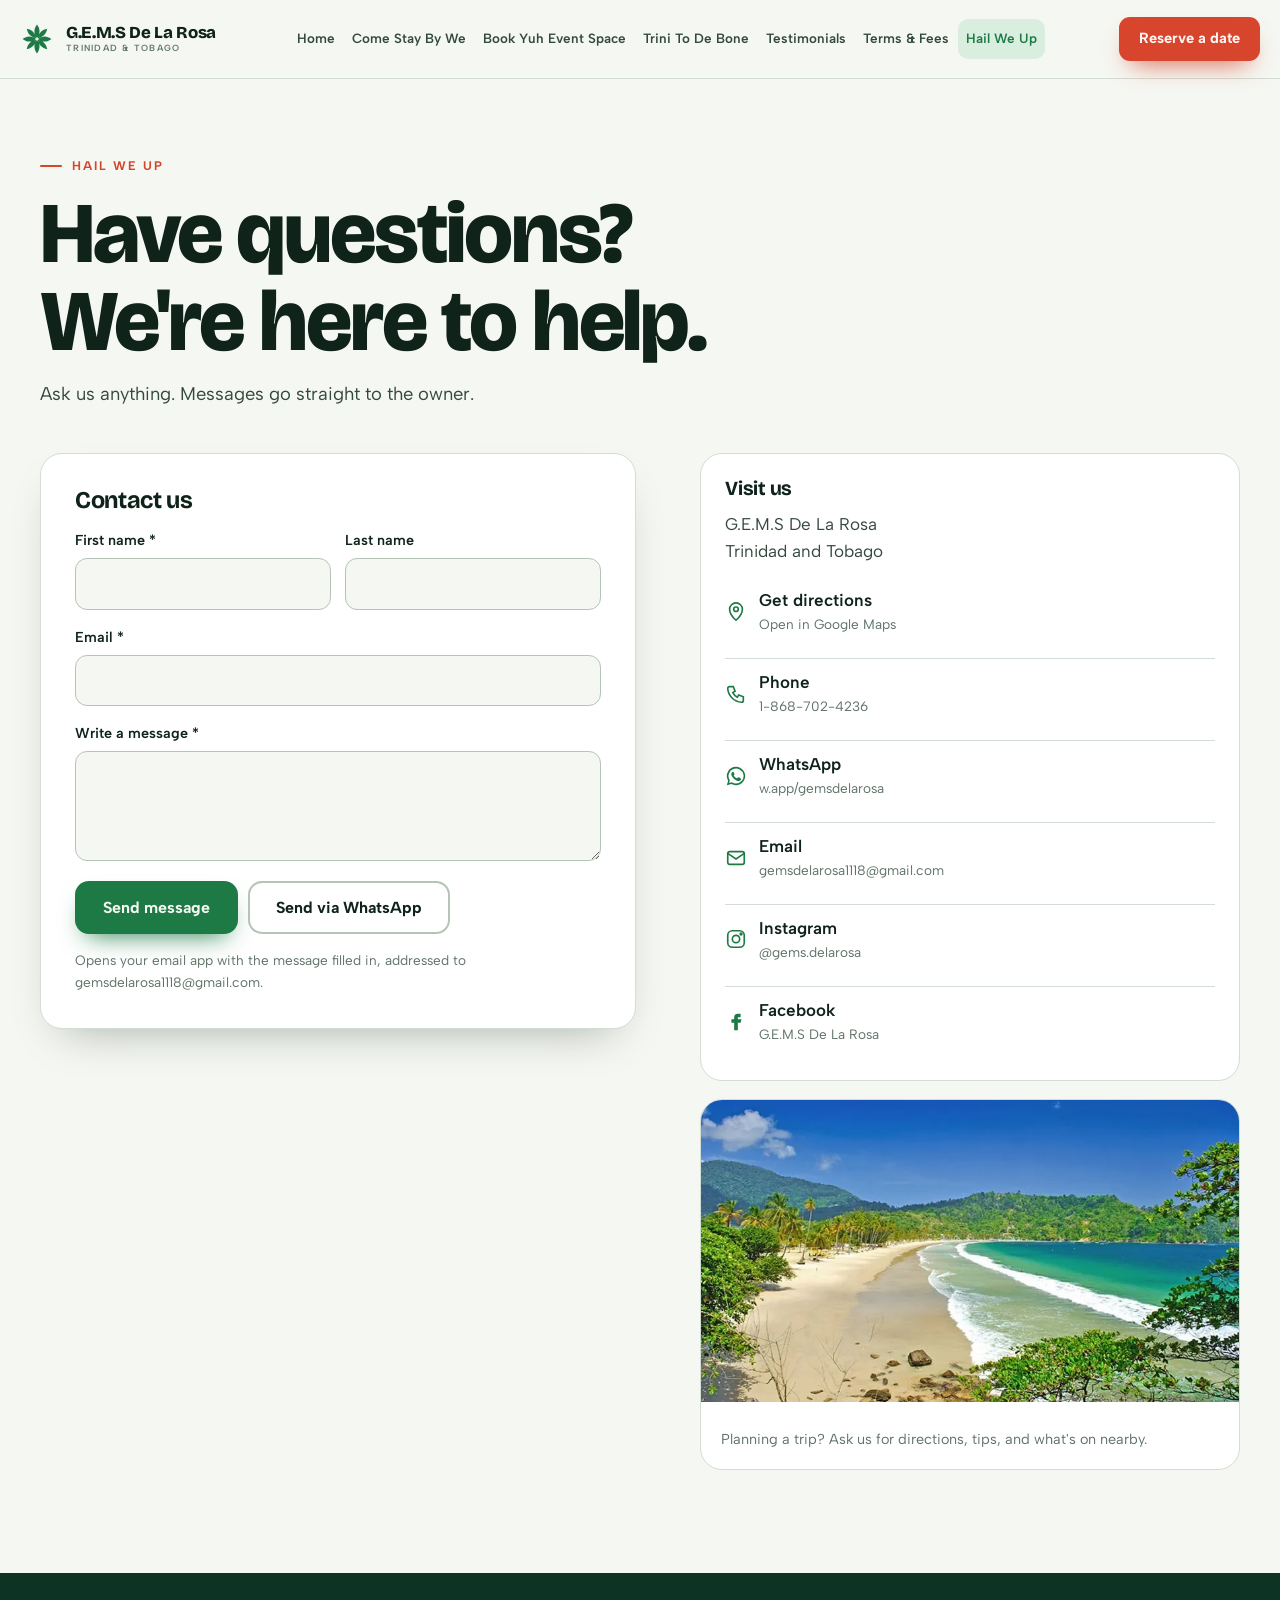
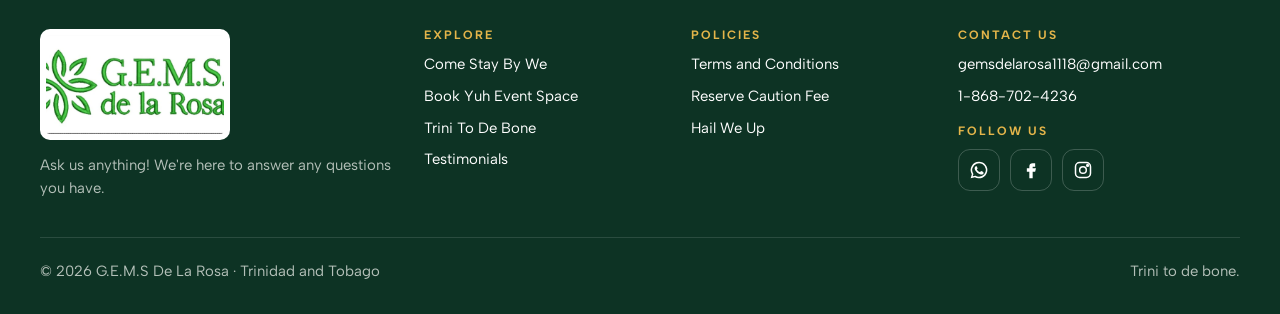
==== contact.html @ ed20a5e5 "Split into real pages; add link previews, icons, photo viewer, directions - One HTML file per page (" ====
<!doctype html>
<html lang="en">
<head>
<meta charset="utf-8">
<meta name="viewport" content="width=device-width, initial-scale=1">
<meta name="color-scheme" content="light dark">
<title>Hail We Up · G.E.M.S De La Rosa</title>
<meta name="description" content="Hail we up: call, WhatsApp or email G.E.M.S De La Rosa about events and stays.">
<link rel="canonical" href="https://gemsdelarosa.com/contact">
<link rel="icon" href="favicon.ico" sizes="32x32">
<link rel="icon" href="favicon.svg" type="image/svg+xml">
<link rel="apple-touch-icon" href="apple-touch-icon.png">
<link rel="manifest" href="site.webmanifest">
<meta name="theme-color" content="#277126">
<meta property="og:type" content="website">
<meta property="og:site_name" content="G.E.M.S De La Rosa">
<meta property="og:title" content="Hail We Up · G.E.M.S De La Rosa">
<meta property="og:description" content="Hail we up: call, WhatsApp or email G.E.M.S De La Rosa about events and stays.">
<meta property="og:url" content="https://gemsdelarosa.com/contact">
<meta property="og:image" content="https://gemsdelarosa.com/og.jpg">
<meta property="og:image:width" content="1200">
<meta property="og:image:height" content="630">
<meta property="og:image:alt" content="The garden and guest house at G.E.M.S De La Rosa from above">
<meta property="og:locale" content="en_US">
<meta name="twitter:card" content="summary_large_image">
<style>body{margin:0}img{max-width:100%;height:auto}[hidden]{display:none!important}</style>
<link rel="preconnect" href="https://fonts.googleapis.com">
<link rel="preconnect" href="https://fonts.gstatic.com" crossorigin>
<link rel="stylesheet" href="https://fonts.googleapis.com/css2?family=Bricolage+Grotesque:opsz,wght@12..96,400..800&family=Albert+Sans:ital,wght@0,400;0,500;0,600;0,700;1,400&display=swap">
<link rel="stylesheet" href="css/site.css">
<script src="js/site.js" defer></script>
<script src="/_vercel/insights/script.js" defer></script>
</head>
<body>

<a class="skip" href="#main">Skip to content</a>

<header class="site">
  <div class="wrap nav">
    <a class="brand" href="/" aria-label="G.E.M.S De La Rosa — home">
      <svg viewBox="0 0 40 40" fill="currentColor" aria-hidden="true">
        <path d="M20 3c4 5 4 11 0 16-4-5-4-11 0-16Zm0 34c-4-5-4-11 0-16 4 5 4 11 0 16ZM3 20c5-4 11-4 16 0-5 4-11 4-16 0Zm34 0c-5 4-11 4-16 0 5-4 11-4 16 0ZM8 8c6 1 10 5 11 11-6-1-10-5-11-11Zm24 0c-1 6-5 10-11 11 1-6 5-10 11-11ZM8 32c1-6 5-10 11-11-1 6-5 10-11 11Zm24 0c-6-1-10-5-11-11 6 1 10 5 11 11Z"/>
      </svg>
      <span class="wm">G.E.M.S De La Rosa<small>Trinidad &amp; Tobago</small></span>
    </a>
    <nav aria-label="Primary">
      <ul class="nav-links">
        <li><a href="/" data-nav="home">Home</a></li>
        <li><a href="/stay" data-nav="stay">Come Stay By We</a></li>
        <li><a href="/events" data-nav="events">Book Yuh Event Space</a></li>
        <li><a href="/explore" data-nav="explore">Trini To De Bone</a></li>
        <li><a href="/testimonials" data-nav="testimonials">Testimonials</a></li>
        <li><a href="/policy" data-nav="policy">Terms &amp; Fees</a></li>
        <li><a href="/contact" data-nav="contact" aria-current="page">Hail We Up</a></li>
      </ul>
    </nav>
    <div class="nav-cta">
      <a class="btn btn-hib btn-small" href="/events#reserve">Reserve a date</a>
      <button class="menu-btn" aria-expanded="false" aria-label="Open menu" id="menuBtn">
        <svg viewBox="0 0 24 24" fill="none" stroke="currentColor" stroke-width="2.2" stroke-linecap="round"><path d="M4 7h16M4 12h16M4 17h16"/></svg>
      </button>
    </div>
  </div>
</header>

<main id="main">
<div class="page page-contact">
  <section class="page-head">
    <div class="wrap"><p class="eyebrow">Hail we up</p><h1>Have questions? We're here to help.</h1><p class="lede">Ask us anything. Messages go straight to the owner.</p></div>
  </section>
  <section class="block" style="padding-top:0">
    <div class="wrap book-grid">
      <form class="form reveal" id="contactForm" novalidate>
        <h3>Contact us</h3>
        <div class="row2">
          <div class="field"><label for="cFirst">First name *</label><input id="cFirst" type="text" autocomplete="given-name" required></div>
          <div class="field"><label for="cLast">Last name</label><input id="cLast" type="text" autocomplete="family-name"></div>
        </div>
        <div class="field"><label for="cEmail">Email *</label><input id="cEmail" type="email" autocomplete="email" required></div>
        <div class="field"><label for="cMsg">Write a message *</label><textarea id="cMsg" required></textarea></div>
        <div class="actions">
          <button class="btn btn-gem" type="submit" data-via="email">Send message</button>
          <button class="btn btn-line" type="submit" data-via="whatsapp">Send via WhatsApp</button>
        </div>
        <p class="hint" id="contactHint">Opens your email app with the message filled in, addressed to gemsdelarosa1118@gmail.com.</p>
      </form>
      <div class="side">
        <div class="card">
          <h3>Visit us</h3>
          <p style="color:var(--ink-2)">G.E.M.S De La Rosa<br>Trinidad and Tobago</p>
          <a class="line" href="https://www.google.com/maps/search/?api=1&amp;query=G.E.M.S+De+La+Rosa+Trinidad" target="_blank" rel="noopener" data-directions><svg viewBox="0 0 24 24" fill="none" stroke="currentColor" stroke-width="1.8" aria-hidden="true"><path d="M12 21s-7-6.2-7-12a7 7 0 0 1 14 0c0 5.8-7 12-7 12Z"/><circle cx="12" cy="9" r="2.5"/></svg><span>Get directions<small>Open in Google Maps</small></span></a>
          <a class="line" href="tel:+18687024236"><svg viewBox="0 0 24 24" fill="none" stroke="currentColor" stroke-width="1.8" aria-hidden="true"><path d="M5 4h4l2 5-2.5 1.5a11 11 0 0 0 5 5L15 13l5 2v4a2 2 0 0 1-2 2A16 16 0 0 1 3 6a2 2 0 0 1 2-2Z"/></svg><span>Phone<small>1-868-702-4236</small></span></a>
          <a class="line" href="https://w.app/gemsdelarosa" target="_blank" rel="noopener"><svg viewBox="0 0 24 24" fill="currentColor" aria-hidden="true"><path d="M12 2a10 10 0 0 0-8.6 15.1L2 22l5.1-1.3A10 10 0 1 0 12 2Zm0 18.2a8.2 8.2 0 0 1-4.2-1.2l-.3-.2-3 .8.8-2.9-.2-.3A8.2 8.2 0 1 1 12 20.2Zm4.5-6.1c-.2-.1-1.5-.7-1.7-.8-.2-.1-.4-.1-.6.1l-.8 1c-.1.2-.3.2-.5.1a6.7 6.7 0 0 1-3.3-2.9c-.3-.4.2-.4.7-1.3.1-.2 0-.3 0-.5l-.8-1.8c-.2-.5-.4-.4-.6-.4h-.5a1 1 0 0 0-.7.3 3 3 0 0 0-.9 2.2 5.2 5.2 0 0 0 1.1 2.7 11.8 11.8 0 0 0 4.5 4c1.7.7 2.3.8 3.2.7a2.7 2.7 0 0 0 1.8-1.3c.2-.6.2-1.1.2-1.2-.1-.2-.3-.3-.6-.4Z"/></svg><span>WhatsApp<small>w.app/gemsdelarosa</small></span></a>
          <a class="line" href="mailto:gemsdelarosa1118@gmail.com"><svg viewBox="0 0 24 24" fill="none" stroke="currentColor" stroke-width="1.8" aria-hidden="true"><rect x="3" y="5" width="18" height="14" rx="2"/><path d="m3 7 9 6 9-6"/></svg><span>Email<small>gemsdelarosa1118@gmail.com</small></span></a>
          <a class="line" href="https://www.instagram.com/gems.delarosa" target="_blank" rel="noopener"><svg viewBox="0 0 24 24" fill="none" stroke="currentColor" stroke-width="1.8" aria-hidden="true"><rect x="3" y="3" width="18" height="18" rx="5"/><circle cx="12" cy="12" r="4"/><circle cx="17.5" cy="6.5" r="1" fill="currentColor"/></svg><span>Instagram<small>@gems.delarosa</small></span></a>
          <a class="line" href="http://www.facebook.com/share/1BcDE7iVws" target="_blank" rel="noopener"><svg viewBox="0 0 24 24" fill="currentColor" aria-hidden="true"><path d="M14 8h3V4h-3a4 4 0 0 0-4 4v2H7v4h3v8h4v-8h3l1-4h-4V8Z"/></svg><span>Facebook<small>G.E.M.S De La Rosa</small></span></a>
        </div>
        <div class="card sign"><img decoding="async" srcset="img/maracas-800.webp 800w, img/maracas.webp 1600w" sizes="(max-width:700px) 100vw, 50vw" src="img/maracas.webp" alt="Maracas Bay" loading="lazy"><p>Planning a trip? Ask us for directions, tips, and what's on nearby.</p></div>
      </div>
    </div>
  </section>
</div>
</main>

<footer class="site">
  <div class="wrap">
    <div class="foot-grid">
      <div>
        <img decoding="async" class="foot-logo" src="img/logo.webp" alt="G.E.M.S de la Rosa logo" loading="lazy" width="1000" height="556">
        <p>Ask us anything! We're here to answer any questions you have.</p>
      </div>
      <div>
        <h4>Explore</h4>
        <ul>
          <li><a href="/stay">Come Stay By We</a></li>
          <li><a href="/events">Book Yuh Event Space</a></li>
          <li><a href="/explore">Trini To De Bone</a></li>
          <li><a href="/testimonials">Testimonials</a></li>
        </ul>
      </div>
      <div>
        <h4>Policies</h4>
        <ul>
          <li><a href="/policy">Terms and Conditions</a></li>
          <li><a href="/policy">Reserve Caution Fee</a></li>
          <li><a href="/contact">Hail We Up</a></li>
        </ul>
      </div>
      <div>
        <h4>Contact us</h4>
        <ul style="margin-bottom:16px">
          <li><a href="mailto:gemsdelarosa1118@gmail.com">gemsdelarosa1118@gmail.com</a></li>
          <li><a href="tel:+18687024236">1-868-702-4236</a></li>
        </ul>
        <h4>Follow us</h4>
        <div class="social">
          <a href="https://w.app/gemsdelarosa" target="_blank" rel="noopener" aria-label="WhatsApp"><svg viewBox="0 0 24 24" fill="currentColor"><path d="M12 2a10 10 0 0 0-8.6 15.1L2 22l5.1-1.3A10 10 0 1 0 12 2Zm0 18.2a8.2 8.2 0 0 1-4.2-1.2l-.3-.2-3 .8.8-2.9-.2-.3A8.2 8.2 0 1 1 12 20.2Zm4.5-6.1c-.2-.1-1.5-.7-1.7-.8-.2-.1-.4-.1-.6.1l-.8 1c-.1.2-.3.2-.5.1a6.7 6.7 0 0 1-3.3-2.9c-.3-.4.2-.4.7-1.3.1-.2 0-.3 0-.5l-.8-1.8c-.2-.5-.4-.4-.6-.4h-.5a1 1 0 0 0-.7.3 3 3 0 0 0-.9 2.2 5.2 5.2 0 0 0 1.1 2.7 11.8 11.8 0 0 0 4.5 4c1.7.7 2.3.8 3.2.7a2.7 2.7 0 0 0 1.8-1.3c.2-.6.2-1.1.2-1.2-.1-.2-.3-.3-.6-.4Z"/></svg></a>
          <a href="http://www.facebook.com/share/1BcDE7iVws" target="_blank" rel="noopener" aria-label="Facebook"><svg viewBox="0 0 24 24" fill="currentColor"><path d="M14 8h3V4h-3a4 4 0 0 0-4 4v2H7v4h3v8h4v-8h3l1-4h-4V8Z"/></svg></a>
          <a href="https://www.instagram.com/gems.delarosa" target="_blank" rel="noopener" aria-label="Instagram"><svg viewBox="0 0 24 24" fill="none" stroke="currentColor" stroke-width="1.8"><rect x="3" y="3" width="18" height="18" rx="5"/><circle cx="12" cy="12" r="4"/><circle cx="17.5" cy="6.5" r="1" fill="currentColor"/></svg></a>
        </div>
      </div>
    </div>
    <div class="foot-bottom">
      <span>© 2026 G.E.M.S De La Rosa · Trinidad and Tobago</span>
      <span>Trini to de bone.</span>
    </div>
  </div>
</footer>

</body>
</html>
---- css/site.css ----
:root{
  --ground:#F5F7F2; --surface:#FFFFFF; --surface-2:#E9EFE6;
  --ink:#0F231A; --ink-2:#34493E; --muted:#5F7367;
  --gem:#1E7A45; --gem-deep:#145A32; --gem-soft:#D9EEDF;
  --hibiscus:#D6452C; --hibiscus-deep:#B4341F; --hibiscus-soft:#FBE3DD;
  --gold:#E4B54A; --gold-soft:#FBF0D3;
  --night:#0D3324; --night-2:#123F2D; --on-night:#F5F7F2; --on-night-muted:rgba(245,247,242,.72);
  --line:#D3DDD3; --line-strong:#B4C4B6;
  --on-gem:#F5F7F2; --on-hibiscus:#FFF7F5;
  --shadow:0 20px 44px -24px rgba(15,35,26,.4);
  --radius:22px;
  --display:'Bricolage Grotesque','Arial Narrow',Impact,sans-serif;
  --body:'Albert Sans','Segoe UI',Helvetica,Arial,sans-serif;
  color-scheme:light;
}
@media (prefers-color-scheme: dark){
  :root:not([data-theme="light"]){
    --ground:#0B1712; --surface:#12211A; --surface-2:#182C22;
    --ink:#EDF3EC; --ink-2:#C7D5CA; --muted:#93A898;
    --gem:#5FD28A; --gem-deep:#8AE3AB; --gem-soft:#173A27;
    --hibiscus:#F06A50; --hibiscus-deep:#FF8A72; --hibiscus-soft:#3A1E17;
    --gold:#EFC463; --gold-soft:#3A2F14;
    --night:#081A12; --night-2:#0F2A1D;
    --line:#233A2D; --line-strong:#375243;
    --on-gem:#0B1712; --on-hibiscus:#1A0B07;
    --shadow:0 20px 44px -24px rgba(0,0,0,.75);
    color-scheme:dark;
  }
}
:root[data-theme="dark"]{
  --ground:#0B1712; --surface:#12211A; --surface-2:#182C22;
  --ink:#EDF3EC; --ink-2:#C7D5CA; --muted:#93A898;
  --gem:#5FD28A; --gem-deep:#8AE3AB; --gem-soft:#173A27;
  --hibiscus:#F06A50; --hibiscus-deep:#FF8A72; --hibiscus-soft:#3A1E17;
  --gold:#EFC463; --gold-soft:#3A2F14;
  --night:#081A12; --night-2:#0F2A1D;
  --line:#233A2D; --line-strong:#375243;
  --on-gem:#0B1712; --on-hibiscus:#1A0B07;
  --shadow:0 20px 44px -24px rgba(0,0,0,.75);
  color-scheme:dark;
}

*,*::before,*::after{box-sizing:border-box}
html{scroll-behavior:smooth}
body{margin:0;background:var(--ground);color:var(--ink);font-family:var(--body);font-size:17px;line-height:1.6;-webkit-font-smoothing:antialiased}
img{max-width:100%;display:block}
a{color:var(--gem);text-decoration:none}
a:hover{text-decoration:underline;text-underline-offset:3px}
h1,h2,h3,h4{font-family:var(--display);font-weight:700;line-height:1.02;margin:0;text-wrap:balance;letter-spacing:-.025em}
h1{font-size:clamp(2.7rem,7.2vw,5.4rem);font-weight:800;font-variation-settings:'opsz' 96}
h2{font-size:clamp(2rem,4.4vw,3.3rem);font-variation-settings:'opsz' 96}
h3{font-size:1.5rem;letter-spacing:-.015em;font-variation-settings:'opsz' 48}
p{margin:0}
.eyebrow{font-size:.78rem;font-weight:700;letter-spacing:.16em;text-transform:uppercase;color:var(--hibiscus);margin-bottom:14px;display:flex;align-items:center;gap:10px}
.eyebrow::before{content:"";width:22px;height:2px;background:currentColor;border-radius:2px}
.lede{font-size:1.15rem;color:var(--ink-2);max-width:58ch}
:focus-visible{outline:3px solid var(--gold);outline-offset:3px;border-radius:6px}
.skip{position:absolute;left:-999px;top:8px;background:var(--gem);color:var(--on-gem);padding:10px 14px;border-radius:8px;z-index:100}
.skip:focus{left:8px}
.wrap{width:min(1200px,calc(100% - 40px));margin-inline:auto}
section.block{padding:clamp(64px,8vw,112px) 0}
.section-head{display:grid;gap:12px;max-width:62ch;margin-bottom:clamp(30px,4vw,52px)}
.section-head.split{max-width:none;grid-template-columns:1fr auto;align-items:end;gap:24px}
@media (max-width:760px){.section-head.split{grid-template-columns:1fr}}

.btn{display:inline-flex;align-items:center;gap:10px;padding:15px 26px;border-radius:14px;font-weight:700;font-size:1rem;border:2px solid transparent;cursor:pointer;transition:transform .2s ease,background .2s ease,color .2s ease,box-shadow .2s ease,border-color .2s;text-decoration:none;font-family:var(--body);line-height:1.2}
.btn:hover{text-decoration:none;transform:translateY(-2px)}
.btn-hib{background:var(--hibiscus);color:var(--on-hibiscus);box-shadow:0 12px 26px -12px var(--hibiscus)}
.btn-hib:hover{background:var(--hibiscus-deep)}
.btn-gem{background:var(--gem);color:var(--on-gem);box-shadow:0 12px 26px -12px var(--gem)}
.btn-gem:hover{background:var(--gem-deep)}
.btn-line{border-color:var(--line-strong);color:var(--ink);background:transparent}
.btn-line:hover{border-color:var(--gem);color:var(--gem)}
.btn-light{background:rgba(255,255,255,.14);color:#fff;border-color:rgba(255,255,255,.35);backdrop-filter:blur(6px)}
.btn-light:hover{background:rgba(255,255,255,.24)}
.btn-small{padding:11px 18px;font-size:.92rem;border-radius:11px}
.btn svg{width:18px;height:18px;flex:none}

header.site{position:sticky;top:0;z-index:50;background:color-mix(in srgb,var(--ground) 84%,transparent);backdrop-filter:blur(14px);-webkit-backdrop-filter:blur(14px);border-bottom:1px solid var(--line)}
.nav{display:flex;align-items:center;justify-content:space-between;gap:20px;height:78px}
.brand{display:flex;align-items:center;gap:12px;color:var(--ink);flex:none}
.brand:hover{text-decoration:none}
.brand svg{width:38px;height:38px;color:var(--gem);flex:none}
.brand .wm{font-family:var(--display);font-weight:800;font-size:1.15rem;letter-spacing:-.02em;line-height:1;white-space:nowrap}
.brand .wm small{display:block;font-family:var(--body);font-weight:600;font-size:.62rem;letter-spacing:.2em;text-transform:uppercase;color:var(--muted);margin-top:4px;white-space:nowrap}
.nav-links{display:flex;gap:2px;align-items:center;list-style:none;margin:0;padding:0}
.nav-links a{display:block;color:var(--ink-2);font-weight:600;padding:10px 10px;border-radius:10px;font-size:.88rem;white-space:nowrap}
.nav-links a:hover{color:var(--ink);background:var(--surface-2);text-decoration:none}
.nav-links a[aria-current="page"]{color:var(--gem);background:var(--gem-soft)}
.nav-cta{display:flex;align-items:center;gap:10px;flex:none}
.menu-btn{display:none;background:none;border:2px solid var(--line-strong);border-radius:12px;width:44px;height:44px;align-items:center;justify-content:center;color:var(--ink);cursor:pointer}
.menu-btn svg{width:22px;height:22px}
/* The seven nav labels are long, so the header gets a wider container than
   the content column and steps down in stages before collapsing. */
header.site .wrap{width:min(1360px,calc(100% - 40px))}
@media (max-width:1300px){
  .nav{gap:14px}
  .brand svg{width:34px;height:34px}
  .brand .wm{font-size:1.05rem}
  .brand .wm small{font-size:.56rem;letter-spacing:.14em;margin-top:3px}
  .nav-links{gap:1px}
  .nav-links a{font-size:.84rem;padding:9px 8px}
}
@media (max-width:1200px){
  /* Mark only. The link keeps its accessible name from aria-label. */
  .brand .wm{position:absolute;width:1px;height:1px;overflow:hidden;clip-path:inset(50%)}
}
@media (max-width:1060px){
  .nav-links{display:none}
  .menu-btn{display:inline-flex}
  .nav-cta .btn{display:none}
  .brand .wm{position:static;width:auto;height:auto;overflow:visible;clip-path:none;font-size:1.2rem}
  .mobile-open .nav-links{display:flex;flex-direction:column;position:absolute;left:0;right:0;top:78px;background:var(--surface);border-bottom:1px solid var(--line);padding:16px 20px 22px;gap:4px;box-shadow:var(--shadow)}
  .mobile-open .nav-links a{display:block;padding:14px 16px;font-size:1.05rem;white-space:normal}
}
@media (max-width:380px){
  .brand .wm{font-size:1.02rem}
  .brand svg{width:30px;height:30px}
}

/* Hero */
.hero{position:relative;color:var(--on-night);background:var(--night);overflow:hidden}
.hero .bg{position:absolute;inset:0}
.hero .bg img{width:100%;height:100%;object-fit:cover;object-position:50% 45%}
.hero .bg::after{content:"";position:absolute;inset:0;background:linear-gradient(180deg,rgba(13,51,36,.25) 0%,rgba(13,51,36,.55) 55%,rgba(13,51,36,.92) 100%)}
.hero .inner{position:relative;padding:clamp(120px,18vw,220px) 0 clamp(40px,6vw,64px);display:grid;gap:22px}
.hero .eyebrow{color:var(--gold)}
.hero h1{max-width:12ch;color:#fff}
.hero h1 .rose{color:var(--gold);font-style:italic;font-weight:600}
.hero p.lede{color:var(--on-night-muted);max-width:52ch;font-size:1.2rem}
.hero .actions{display:flex;flex-wrap:wrap;gap:12px;margin-top:8px}
.hero-strip{position:relative;border-top:1px solid rgba(255,255,255,.14);background:rgba(8,26,18,.55);backdrop-filter:blur(8px)}
.hero-strip ul{list-style:none;margin:0;padding:0;display:grid;grid-template-columns:repeat(4,1fr)}
.hero-strip li{padding:18px 20px;border-right:1px solid rgba(255,255,255,.12);display:grid;gap:2px}
.hero-strip li:last-child{border-right:0}
.hero-strip b{font-family:var(--display);font-size:1.15rem;font-weight:700;color:#fff}
.hero-strip span{font-size:.86rem;color:var(--on-night-muted)}
@media (max-width:860px){.hero-strip ul{grid-template-columns:repeat(2,1fr)}.hero-strip li:nth-child(2){border-right:0}.hero-strip li:nth-child(-n+2){border-bottom:1px solid rgba(255,255,255,.12)}}

/* Two doors */
.doors{display:grid;grid-template-columns:1fr 1fr;gap:22px}
.door{position:relative;border-radius:var(--radius);overflow:hidden;min-height:420px;display:flex;align-items:flex-end;color:#fff;box-shadow:var(--shadow)}
.door img{position:absolute;inset:0;width:100%;height:100%;object-fit:cover;transition:transform .8s ease}
.door:hover img{transform:scale(1.04)}
.door::after{content:"";position:absolute;inset:0;background:linear-gradient(180deg,rgba(13,51,36,0) 30%,rgba(13,51,36,.9) 100%)}
.door .txt{position:relative;padding:30px;display:grid;gap:10px;z-index:1}
.door .txt h3{font-size:2rem;color:#fff}
.door .txt p{color:rgba(255,255,255,.82);max-width:40ch}
.door .txt .btn{justify-self:start;margin-top:6px}
.door .tag{position:absolute;top:18px;left:18px;z-index:1;background:var(--gold);color:#1A1204;font-weight:700;font-size:.78rem;letter-spacing:.12em;text-transform:uppercase;padding:6px 12px;border-radius:8px}
@media (max-width:820px){.doors{grid-template-columns:1fr}.door{min-height:340px}}

/* Packages */
.packs{display:grid;grid-template-columns:repeat(3,1fr);gap:22px}
.pack{background:var(--surface);border:1px solid var(--line);border-radius:var(--radius);overflow:hidden;display:flex;flex-direction:column;transition:transform .25s,box-shadow .25s,border-color .25s}
.pack:hover{transform:translateY(-4px);box-shadow:var(--shadow);border-color:var(--line-strong)}
.pack figure{margin:0;aspect-ratio:4/3;overflow:hidden;position:relative;background:var(--surface-2)}
.pack img{width:100%;height:100%;object-fit:cover}
.pack .price{position:absolute;right:14px;bottom:14px;background:var(--surface);color:var(--ink);border-radius:12px;padding:8px 12px;font-family:var(--display);font-weight:800;font-size:1.15rem;box-shadow:var(--shadow);font-variant-numeric:tabular-nums}
.pack .price small{font-family:var(--body);font-weight:600;font-size:.72rem;color:var(--muted);display:block;letter-spacing:.08em;text-transform:uppercase}
.pack .body{padding:22px;display:grid;gap:10px;flex:1}
.pack .dur{font-size:.85rem;color:var(--muted);display:flex;align-items:center;gap:8px}
.pack .dur svg{width:16px;height:16px}
.pack p{color:var(--ink-2);font-size:.97rem}
.pack .foot{margin-top:auto;padding-top:10px}
.pack.featured{border-color:var(--gold);box-shadow:0 0 0 4px var(--gold-soft)}
.pack.featured .price{background:var(--gold);color:#1A1204}
.pack.featured .price small{color:#5A4410}
@media (max-width:980px){.packs{grid-template-columns:repeat(2,1fr)}}
@media (max-width:600px){.packs{grid-template-columns:1fr}}
.notice{margin-top:28px;display:flex;flex-wrap:wrap;gap:16px;justify-content:space-between;align-items:center;background:var(--gold-soft);border:1px solid color-mix(in srgb,var(--gold) 50%,transparent);border-radius:16px;padding:20px 24px}
.notice b{font-family:var(--display);font-size:1.15rem}
.notice p{color:var(--ink-2);font-size:.97rem}

/* Gallery */
.gallery{display:grid;grid-template-columns:repeat(4,1fr);grid-auto-rows:220px;gap:14px}
.gallery figure{margin:0;border-radius:16px;overflow:hidden;position:relative;background:var(--surface-2)}
.gallery img{width:100%;height:100%;object-fit:cover;transition:transform .7s ease}
.gallery figure:hover img{transform:scale(1.05)}
.gallery figcaption{position:absolute;left:12px;bottom:12px;background:rgba(8,26,18,.7);color:#fff;font-size:.8rem;font-weight:600;padding:5px 10px;border-radius:8px;backdrop-filter:blur(6px)}
.gallery .g1{grid-column:span 2;grid-row:span 2}
.gallery .g4{grid-column:span 2}
@media (min-width:821px){.gallery figure:nth-last-child(-n+2){grid-column:span 2}}
@media (max-width:820px){.gallery{grid-template-columns:repeat(2,1fr);grid-auto-rows:180px}.gallery .g1{grid-column:span 2;grid-row:span 2}.gallery .g4{grid-column:span 2}}

/* Stay */
.stay-grid{display:grid;grid-template-columns:1fr 1fr;gap:clamp(32px,5vw,72px);align-items:center}
.stay-media{display:grid;grid-template-columns:1.2fr .8fr;grid-template-rows:auto auto;gap:14px}
.stay-media .g-open{border-radius:16px;overflow:hidden;box-shadow:var(--shadow)}
.stay-media img{object-fit:cover;width:100%;height:100%;display:block;transition:transform .7s ease}
.stay-media .g-open:hover img{transform:scale(1.04)}
.stay-media .a{grid-row:span 2;aspect-ratio:4/5}
.stay-media .b,.stay-media .c{aspect-ratio:1/1}
.stay-copy{display:grid;gap:18px}
.stay-copy p{color:var(--ink-2)}
.amen{list-style:none;margin:0;padding:0;display:grid;grid-template-columns:1fr 1fr;gap:10px}
.amen li{display:flex;gap:10px;align-items:center;font-weight:500;font-size:.98rem}
.amen svg{width:20px;height:20px;color:var(--gem);flex:none}
@media (max-width:900px){.stay-grid{grid-template-columns:1fr}}
@media (max-width:520px){.amen{grid-template-columns:1fr}}

/* Explore */
.dark{background:var(--night);color:var(--on-night)}
.dark h2,.dark h3{color:#fff}
.dark .lede{color:var(--on-night-muted)}
.dark .eyebrow{color:var(--gold)}
.spots{display:grid;grid-template-columns:repeat(3,1fr);gap:20px}
.spot{background:var(--night-2);border:1px solid rgba(255,255,255,.1);border-radius:18px;overflow:hidden;display:grid;grid-template-rows:180px auto;transition:transform .25s,border-color .25s}
.spot:hover{transform:translateY(-4px);border-color:rgba(255,255,255,.28)}
.spot img{width:100%;height:100%;object-fit:cover}
.spot .body{padding:20px;display:grid;gap:8px}
.spot h3{font-size:1.25rem}
.spot p{color:var(--on-night-muted);font-size:.95rem}
.spot .kind{font-size:.74rem;letter-spacing:.12em;text-transform:uppercase;color:var(--gold);font-weight:700}
@media (max-width:980px){.spots{grid-template-columns:repeat(2,1fr)}}
@media (max-width:600px){.spots{grid-template-columns:1fr}}

/* Testimonials */
.reviews{display:grid;grid-template-columns:1.1fr .9fr .9fr;gap:22px}
.review{background:var(--surface);border:1px solid var(--line);border-radius:var(--radius);padding:28px;display:grid;gap:16px;align-content:start}
.review .stars{color:var(--gold);letter-spacing:2px;font-size:1.05rem}
.review blockquote{margin:0;font-size:1.05rem;color:var(--ink);line-height:1.55}
.review blockquote.big{font-family:var(--display);font-size:1.45rem;font-weight:600;line-height:1.3;letter-spacing:-.01em}
.review figcaption{display:flex;align-items:center;gap:12px;color:var(--muted);font-size:.92rem}
.review .av{width:40px;height:40px;border-radius:12px;background:var(--gem-soft);color:var(--gem);display:grid;place-items:center;font-weight:800;font-family:var(--display)}
.review figcaption b{color:var(--ink);font-weight:700;display:block}
.review .ev{font-size:.78rem;letter-spacing:.1em;text-transform:uppercase;color:var(--hibiscus);font-weight:700}
.review-feature{grid-template-columns:1fr 1fr;gap:28px;align-items:center}
.reviews-two{grid-template-columns:1fr 1fr}
@media (max-width:980px){.reviews,.reviews-two{grid-template-columns:1fr}}
@media (max-width:760px){.review-feature{grid-template-columns:1fr}}

/* Booking form */
.book-grid{display:grid;grid-template-columns:1.05fr .95fr;gap:clamp(32px,5vw,64px);align-items:start}
.form{background:var(--surface);border:1px solid var(--line);border-radius:var(--radius);padding:clamp(22px,3vw,34px);display:grid;gap:16px;box-shadow:var(--shadow)}
.form h3{font-size:1.5rem}
.field{display:grid;gap:6px}
.field label{font-weight:600;font-size:.9rem}
.field input,.field select,.field textarea{font:inherit;font-size:1rem;padding:12px 14px;border:1.5px solid var(--line-strong);border-radius:12px;background:var(--ground);color:var(--ink);width:100%}
.field input:focus,.field select:focus,.field textarea:focus{border-color:var(--gem);outline:none;box-shadow:0 0 0 4px var(--gem-soft)}
.field textarea{min-height:110px;resize:vertical}
.row2{display:grid;grid-template-columns:1fr 1fr;gap:14px}
.hours{display:flex;align-items:center;gap:14px}
.hours input[type=range]{flex:1;accent-color:var(--gem)}
.hours output{font-family:var(--display);font-weight:800;font-size:1.3rem;min-width:3ch;text-align:right;font-variant-numeric:tabular-nums}
.form .actions{display:flex;flex-wrap:wrap;gap:10px;margin-top:4px}
.form .hint{font-size:.85rem;color:var(--muted)}
.side{display:grid;gap:18px}
.side .card{background:var(--surface);border:1px solid var(--line);border-radius:var(--radius);padding:24px;display:grid;gap:12px}
.side .card h3{font-size:1.25rem}
.side .card a.line{display:flex;gap:12px;align-items:center;color:var(--ink);font-weight:600;padding:10px 0;border-top:1px solid var(--line)}
.side .card a.line:first-of-type{border-top:0}
.side .card a.line svg{width:22px;height:22px;color:var(--gem);flex:none}
.side .card a.line small{display:block;font-weight:400;color:var(--muted);font-size:.85rem}
.side .card.sign{padding:0;overflow:hidden}
.side .card.sign img{aspect-ratio:16/9;object-fit:cover;width:100%}
.side .card.sign p{padding:14px 20px 18px;font-size:.9rem;color:var(--muted)}
@media (max-width:900px){.book-grid{grid-template-columns:1fr}.row2{grid-template-columns:1fr}}

/* Policy */
.policy{max-width:76ch;display:grid;gap:12px}
details{background:var(--surface);border:1px solid var(--line);border-radius:14px;padding:0 22px}
summary{cursor:pointer;padding:18px 0;font-weight:700;font-size:1.05rem;list-style:none;display:flex;justify-content:space-between;align-items:center;gap:12px;font-family:var(--display);letter-spacing:-.01em}
summary::-webkit-details-marker{display:none}
summary::after{content:"+";font-size:1.6rem;color:var(--gem);transition:transform .2s;font-weight:400}
details[open] summary::after{transform:rotate(45deg)}
details .c{padding:0 0 20px;color:var(--ink-2);display:grid;gap:10px}
details ul{margin:0;padding-left:20px;display:grid;gap:6px}
.keyfact{display:grid;grid-template-columns:repeat(3,1fr);gap:16px;margin-bottom:28px}
.keyfact div{background:var(--surface);border:1px solid var(--line);border-radius:16px;padding:20px}
.keyfact b{font-family:var(--display);font-size:1.6rem;font-weight:800;display:block;font-variant-numeric:tabular-nums}
.keyfact span{color:var(--muted);font-size:.9rem}
@media (max-width:760px){.keyfact{grid-template-columns:1fr}}

/* Footer */
footer.site{background:var(--night);color:var(--on-night-muted);padding:56px 0 30px;font-size:.93rem}
footer .foot-grid{display:grid;grid-template-columns:1.5fr 1fr 1fr 1.2fr;gap:32px;margin-bottom:36px}
footer h4{font-family:var(--body);font-size:.76rem;letter-spacing:.16em;text-transform:uppercase;color:var(--gold);margin-bottom:12px;font-weight:700}
footer ul{list-style:none;margin:0;padding:0;display:grid;gap:8px}
footer a{color:#fff}
footer .foot-logo{width:190px;background:#fff;border-radius:10px;padding:6px;margin-bottom:14px}
footer .social{display:flex;gap:10px}
footer .social a{width:42px;height:42px;border-radius:12px;border:1px solid rgba(255,255,255,.2);display:grid;place-items:center;color:#fff;transition:background .2s}
footer .social a:hover{background:rgba(255,255,255,.12);text-decoration:none}
footer .social svg{width:20px;height:20px}
footer .foot-bottom{display:flex;flex-wrap:wrap;justify-content:space-between;gap:12px;border-top:1px solid rgba(255,255,255,.12);padding-top:22px}
@media (max-width:860px){footer .foot-grid{grid-template-columns:1fr 1fr}}
@media (max-width:520px){footer .foot-grid{grid-template-columns:1fr}}

/* Inner pages */
.page-head{padding:clamp(48px,6vw,88px) 0 clamp(24px,4vw,44px)}
.page-head .lede{margin-top:14px}
.page-head.photo{position:relative;background:var(--night);color:var(--on-night);padding:clamp(90px,12vw,150px) 0 clamp(36px,5vw,56px);overflow:hidden}
.page-head.photo img{position:absolute;inset:0;width:100%;height:100%;object-fit:cover;object-position:50% 50%}
.page-head.photo::after{content:"";position:absolute;inset:0;background:linear-gradient(180deg,rgba(13,51,36,.3),rgba(13,51,36,.9))}
.page-head.photo .wrap{position:relative;z-index:1}
.page-head.photo h1{color:#fff}
.page-head.photo .lede{color:var(--on-night-muted)}
.page-head.photo .eyebrow{color:var(--gold)}

/* Photo viewer */
.g-open{all:unset;display:block;width:100%;height:100%;cursor:zoom-in;position:relative;box-sizing:border-box}
.g-open:focus-visible{outline:3px solid var(--gold);outline-offset:-3px}
.g-zoom{position:absolute;top:12px;right:12px;width:36px;height:36px;border-radius:50%;display:grid;place-items:center;background:rgba(8,26,18,.6);color:#fff;opacity:0;transform:scale(.9);transition:opacity .2s,transform .2s;backdrop-filter:blur(6px)}
.g-zoom svg{width:18px;height:18px}
.g-open:hover .g-zoom,.g-open:focus-visible .g-zoom{opacity:1;transform:none}
@media (hover:none){.g-zoom{opacity:1;transform:none}}
.gallery figcaption{pointer-events:none}
dialog.lightbox{padding:0;border:0;max-width:none;max-height:none;width:100vw;height:100dvh;margin:0;background:rgba(6,16,11,.97);color:#fff;inset:0;position:fixed}
dialog.lightbox::backdrop{background:rgba(6,16,11,.92)}
dialog.lightbox[open]{display:grid;place-items:center;animation:lb-in .2s ease}
@keyframes lb-in{from{opacity:0}to{opacity:1}}
.lightbox figure{margin:0;display:grid;gap:14px;justify-items:center;padding:64px 72px 28px;max-width:100%;max-height:100%;box-sizing:border-box}
.lightbox img{max-width:min(1400px,100%);max-height:calc(100dvh - 150px);width:auto;height:auto;object-fit:contain;border-radius:12px;box-shadow:0 30px 60px -20px rgba(0,0,0,.6)}
.lightbox figcaption{display:flex;gap:16px;align-items:baseline;font-weight:600;text-align:center;flex-wrap:wrap;justify-content:center}
.lb-count{color:rgba(255,255,255,.65);font-size:.88rem;font-variant-numeric:tabular-nums}
.lb-btn{position:fixed;width:48px;height:48px;border-radius:50%;border:1px solid rgba(255,255,255,.25);background:rgba(255,255,255,.1);color:#fff;display:grid;place-items:center;cursor:pointer;transition:background .2s}
.lb-btn:hover{background:rgba(255,255,255,.22)}
.lb-btn svg{width:22px;height:22px}
.lb-close{top:14px;right:14px}
.lb-prev{left:14px;top:50%;transform:translateY(-50%)}
.lb-next{right:14px;top:50%;transform:translateY(-50%)}
.lightbox.single .lb-prev,.lightbox.single .lb-next{display:none}
@media (max-width:640px){.lightbox figure{padding:64px 12px 90px}.lb-prev,.lb-next{top:auto;bottom:20px;transform:none}.lb-prev{left:calc(50% - 60px)}.lb-next{right:calc(50% - 60px)}}
@media (prefers-reduced-motion: reduce){dialog.lightbox[open]{animation:none}.g-zoom,.stay-media img{transition:none}}
[id]{scroll-margin-top:96px}

.reveal.pre{opacity:0;transform:translateY(18px)}
.reveal{transition:opacity .7s ease,transform .7s ease}
@media (prefers-reduced-motion: reduce){
  .reveal,.reveal.pre{opacity:1;transform:none;transition:none}
  html{scroll-behavior:auto}
  .btn,.pack,.door img,.gallery img,.spot{transition:none}
}
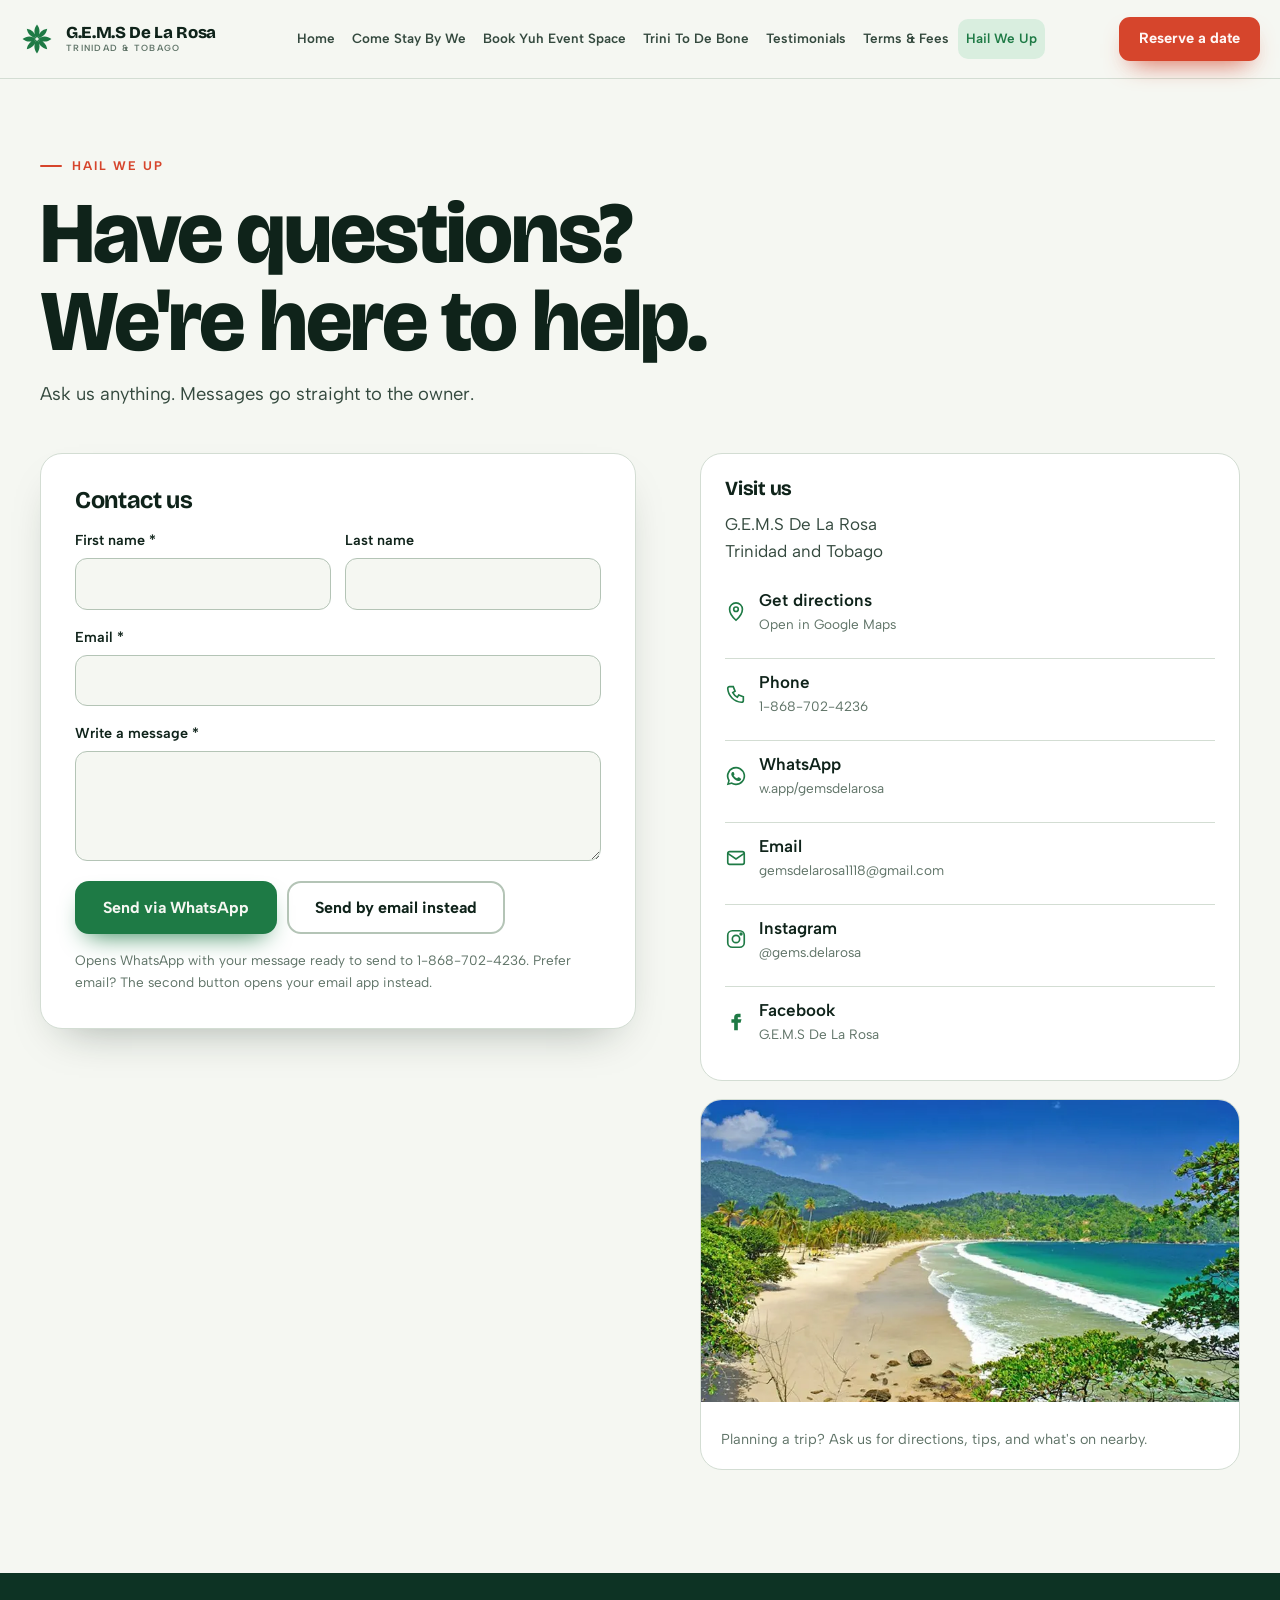
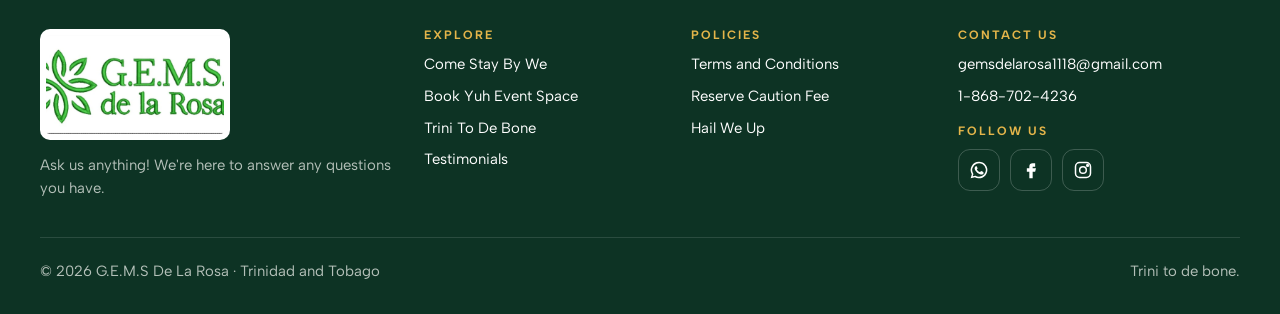
==== commit 108da770: "Make WhatsApp the default on the contact form The contact form's main button now sends by WhatsApp, " ====
--- a/contact.html
+++ b/contact.html
@@ -79,10 +79,10 @@
         <div class="field"><label for="cEmail">Email *</label><input id="cEmail" type="email" autocomplete="email" required></div>
         <div class="field"><label for="cMsg">Write a message *</label><textarea id="cMsg" required></textarea></div>
         <div class="actions">
-          <button class="btn btn-gem" type="submit" data-via="email">Send message</button>
-          <button class="btn btn-line" type="submit" data-via="whatsapp">Send via WhatsApp</button>
+          <button class="btn btn-gem" type="submit" data-via="whatsapp">Send via WhatsApp</button>
+          <button class="btn btn-line" type="submit" data-via="email">Send by email instead</button>
         </div>
-        <p class="hint" id="contactHint">Opens your email app with the message filled in, addressed to gemsdelarosa1118@gmail.com.</p>
+        <p class="hint" id="contactHint">Opens WhatsApp with your message ready to send to 1-868-702-4236. Prefer email? The second button opens your email app instead.</p>
       </form>
       <div class="side">
         <div class="card">
--- a/css/site.css
+++ b/css/site.css
@@ -158,6 +158,9 @@
 .pack img{width:100%;height:100%;object-fit:cover}
 .pack .price{position:absolute;right:14px;bottom:14px;background:var(--surface);color:var(--ink);border-radius:12px;padding:8px 12px;font-family:var(--display);font-weight:800;font-size:1.15rem;box-shadow:var(--shadow);font-variant-numeric:tabular-nums}
 .pack .price small{font-family:var(--body);font-weight:600;font-size:.72rem;color:var(--muted);display:block;letter-spacing:.08em;text-transform:uppercase}
+.pack .price .cur{font-size:.8rem;font-weight:600}
+.pack .price .usd{display:block;font-family:var(--body);font-weight:600;font-size:.8rem;color:var(--muted);margin-top:2px}
+.pack.featured .price .usd{color:#5A4410}
 .pack .body{padding:22px;display:grid;gap:10px;flex:1}
 .pack .dur{font-size:.85rem;color:var(--muted);display:flex;align-items:center;gap:8px}
 .pack .dur svg{width:16px;height:16px}
